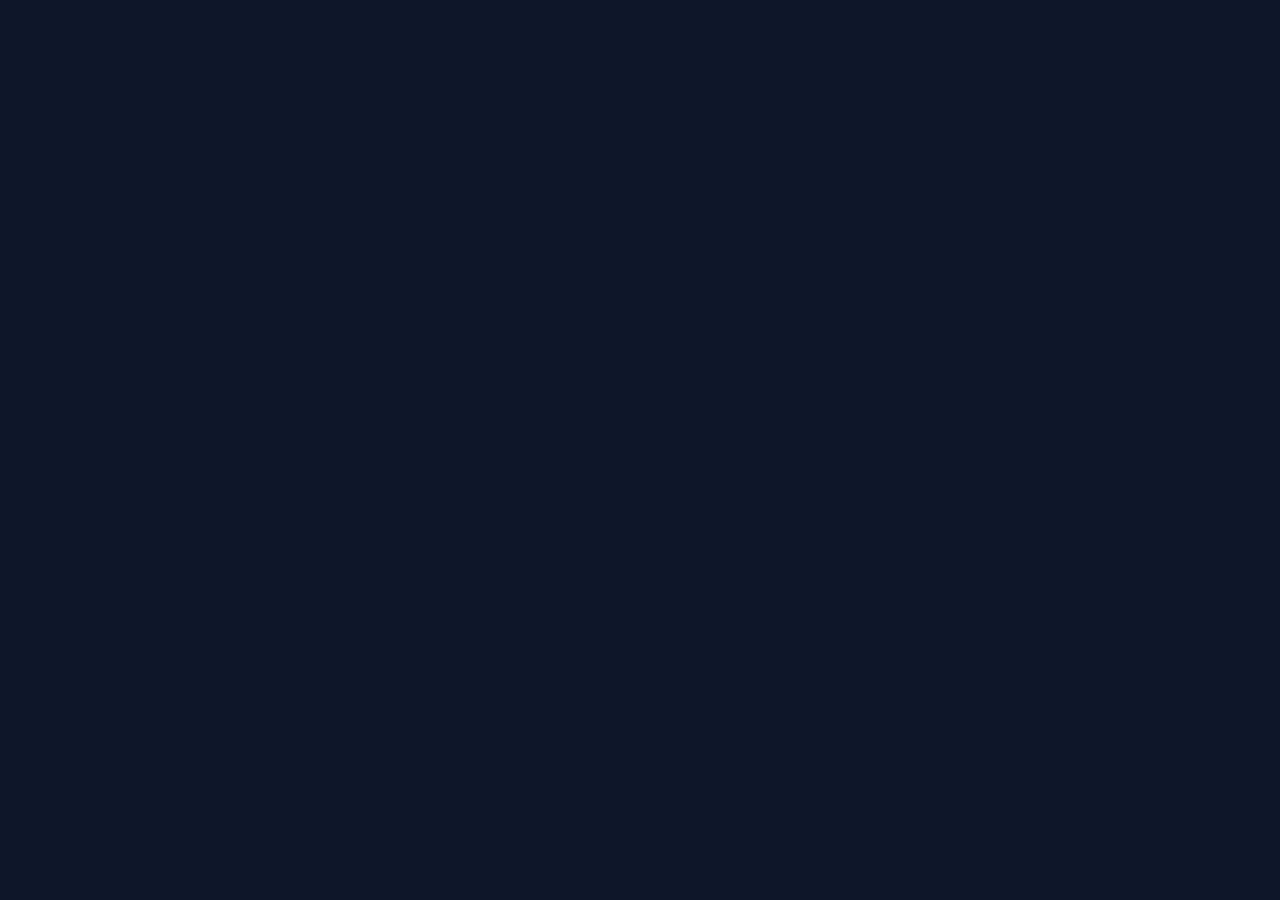
==== contact.html @ 2e5c5467 "Add contact.html with contact information and layout" ====
<!DOCTYPE html>
<html lang="en">
<head>
  <meta charset="UTF-8">
  <meta name="viewport" content="width=device-width, initial-scale=1.0">
  <title>Contact - Vaibhav Kunghatkar</title>
  <link rel="stylesheet" href="style.css">
</head>
<body>
  <div id="particles-js" style="position: fixed; width: 100vw; height: 100vh; top: 0; left: 0; z-index: -1;"></div>

  <header class="fade-in">
    <nav>
      <ul>
        <li><a href="index.html">Home</a></li>
        <li><a href="projects.html">Projects</a></li>
        <li><a href="experience.html">Experience</a></li>
        <li><a href="contact.html">Contact</a></li>
      </ul>
    </nav>
  </header>

  <main>
    <section id="contact" class="fade-in">
      <h2>Contact Me</h2>
      <p>Feel free to reach out for collaborations or opportunities!</p>
      <a href="mailto:vaibhav@example.com" class="btn">Send Email</a>
    </section>
  </main>

  <footer>
    <p>© 2026 Vaibhav Kunghatkar | DevOps Engineer</p>
  </footer>

  <script src="https://cdn.jsdelivr.net/npm/particles.js@2.0.0/particles.min.js"></script>
  <script>
    particlesJS("particles-js", {
      particles: {
        number: { value: 70, density: { enable: true, value_area: 800 } },
        color: { value: "#4da6ff" },
        shape: { type: "circle" },
        opacity: { value: 0.5 },
        size: { value: 3, random: true },
        line_linked: { enable: true, distance: 150, color: "#4da6ff", opacity: 0.4, width: 1 },
        move: { enable: true, speed: 2 }
      },
      interactivity: {
        events: {
          onhover: { enable: true, mode: "repulse" },
          onclick: { enable: true, mode: "push" }
        }
      },
      retina_detect: true
    });
  </script>
</body>
</html>
---- style.css ----
* {
    box-sizing: border-box;
}

body {
    font-family: 'Segoe UI', Tahoma, Geneva, Verdana, sans-serif;
    line-height: 1.6;
    color: #ffffff;
    max-width: 1000px;
    margin: 0 auto;
    padding: 20px;
    background-color: #0f172a;
    position: relative;
    min-height: 100vh;
}

header, section, footer {
    background: rgba(15, 23, 42, 0.75);
    backdrop-filter: blur(8px);
    border: 1px solid rgba(255, 255, 255, 0.1);
    border-radius: 8px;
    padding: 20px;
    margin-bottom: 20px;
    opacity: 0;
    transform: translateY(30px);
    transition: all 0.8s ease-out;
}

header.visible, section.visible, footer.visible {
    opacity: 1;
    transform: translateY(0);
}

nav ul {
    list-style: none;
    display: flex;
    flex-wrap: wrap;
    gap: 15px;
    padding: 0;
}

nav a {
    color: #4da6ff;
    text-decoration: none;
    font-weight: bold;
}

nav a:hover {
    text-decoration: underline;
}

h2 {
    border-bottom: 2px solid #4da6ff;
    padding-bottom: 8px;
    color: #4da6ff;
}

.cta-button {
    display: inline-block;
    margin-top: 20px;
    padding: 12px 24px;
    background: #4da6ff;
    color: #fff;
    text-decoration: none;
    border-radius: 6px;
    transition: background 0.3s;
}

.cta-button:hover {
    background: #1a75d1;
}

.skills-grid {
    display: flex;
    flex-wrap: wrap;
    gap: 15px;
    justify-content: center;
    margin-top: 20px;
}

.skill-badge {
    background: rgba(255, 255, 255, 0.08);
    border: 1px solid #4da6ff;
    padding: 12px 20px;
    border-radius: 8px;
}
/* Custom Profile Photo Styling (Option A) */
.fixed-profile-photo {
    position: fixed;
    top: 30px;
    right: 30px;
    width: 100px;
    height: 100px;
    border-radius: 50%;
    border: 3px solid #4da6ff;
    box-shadow: 0 4px 15px rgba(77, 166, 255, 0.4);
    z-index: 100;
    transition: transform 0.3s ease-in-out;
}

.fixed-profile-photo:hover {
    transform: scale(1.1);
}
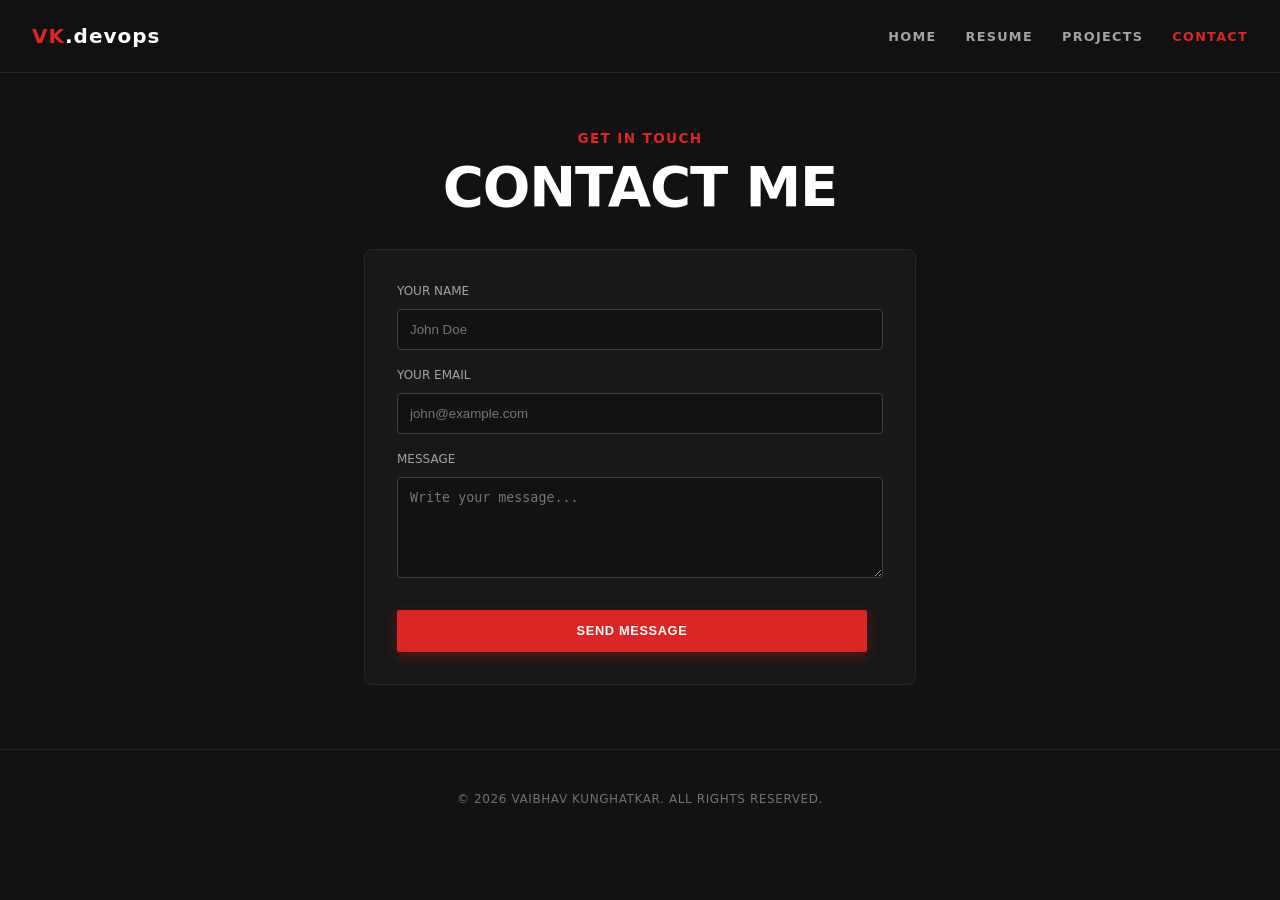
==== commit 43f31785: "Revamp contact page layout and form" ====
--- a/contact.html
+++ b/contact.html
@@ -7,51 +7,43 @@
   <link rel="stylesheet" href="style.css">
 </head>
 <body>
-  <div id="particles-js" style="position: fixed; width: 100vw; height: 100vh; top: 0; left: 0; z-index: -1;"></div>
 
-  <header class="fade-in">
-    <nav>
-      <ul>
-        <li><a href="index.html">Home</a></li>
-        <li><a href="projects.html">Projects</a></li>
-        <li><a href="experience.html">Experience</a></li>
-        <li><a href="contact.html">Contact</a></li>
-      </ul>
-    </nav>
-  </header>
+  <nav>
+    <a href="index.html" class="logo">VK<span>.devops</span></a>
+    <div class="nav-links">
+      <a href="index.html">Home</a>
+      <a href="experience.html">Resume</a>
+      <a href="projects.html">Projects</a>
+      <a href="contact.html" class="active">Contact</a>
+    </div>
+  </nav>
 
-  <main>
-    <section id="contact" class="fade-in">
-      <h2>Contact Me</h2>
-      <p>Feel free to reach out for collaborations or opportunities!</p>
-      <a href="mailto:vaibhav@example.com" class="btn">Send Email</a>
-    </section>
+  <main class="container" style="max-width: 600px;">
+    <div style="text-align: center; margin-bottom: 2rem;">
+      <p class="subtitle">Get In Touch</p>
+      <h1 class="title">Contact Me</h1>
+    </div>
+
+    <form style="background-color: #181818; border: 1px solid #262626; padding: 2rem; border-radius: 8px; display: flex; flex-direction: column; gap: 1rem;">
+      <div>
+        <label style="display: block; color: #a3a3a3; font-size: 0.75rem; text-transform: uppercase; margin-bottom: 0.5rem;">Your Name</label>
+        <input type="text" required placeholder="John Doe" style="width: 100%; background-color: #121212; border: 1px solid #404040; color: #fff; padding: 0.75rem; border-radius: 4px;">
+      </div>
+      <div>
+        <label style="display: block; color: #a3a3a3; font-size: 0.75rem; text-transform: uppercase; margin-bottom: 0.5rem;">Your Email</label>
+        <input type="email" required placeholder="john@example.com" style="width: 100%; background-color: #121212; border: 1px solid #404040; color: #fff; padding: 0.75rem; border-radius: 4px;">
+      </div>
+      <div>
+        <label style="display: block; color: #a3a3a3; font-size: 0.75rem; text-transform: uppercase; margin-bottom: 0.5rem;">Message</label>
+        <textarea rows="5" required placeholder="Write your message..." style="width: 100%; background-color: #121212; border: 1px solid #404040; color: #fff; padding: 0.75rem; border-radius: 4px;"></textarea>
+      </div>
+      <button type="submit" class="btn-primary" style="cursor: pointer; border: none; margin-top: 0.5rem;">Send Message</button>
+    </form>
   </main>
 
   <footer>
-    <p>© 2026 Vaibhav Kunghatkar | DevOps Engineer</p>
+    <p>&copy; 2026 Vaibhav Kunghatkar. All rights reserved.</p>
   </footer>
 
-  <script src="https://cdn.jsdelivr.net/npm/particles.js@2.0.0/particles.min.js"></script>
-  <script>
-    particlesJS("particles-js", {
-      particles: {
-        number: { value: 70, density: { enable: true, value_area: 800 } },
-        color: { value: "#4da6ff" },
-        shape: { type: "circle" },
-        opacity: { value: 0.5 },
-        size: { value: 3, random: true },
-        line_linked: { enable: true, distance: 150, color: "#4da6ff", opacity: 0.4, width: 1 },
-        move: { enable: true, speed: 2 }
-      },
-      interactivity: {
-        events: {
-          onhover: { enable: true, mode: "repulse" },
-          onclick: { enable: true, mode: "push" }
-        }
-      },
-      retina_detect: true
-    });
-  </script>
 </body>
 </html>
--- a/style.css
+++ b/style.css
@@ -1,103 +1,181 @@
+/* Color Variables & Reset */
+:root {
+  --bg-main: #121212;
+  --bg-card: #181818;
+  --accent-red: #dc2626;
+  --text-main: #ffffff;
+  --text-muted: #a3a3a3;
+  --border-color: #262626;
+}
+
 * {
-    box-sizing: border-box;
+  box-sizing: border-box;
+  margin: 0;
+  padding: 0;
 }
 
 body {
-    font-family: 'Segoe UI', Tahoma, Geneva, Verdana, sans-serif;
-    line-height: 1.6;
-    color: #ffffff;
-    max-width: 1000px;
-    margin: 0 auto;
-    padding: 20px;
-    background-color: #0f172a;
-    position: relative;
-    min-height: 100vh;
+  background-color: var(--bg-main);
+  color: var(--text-main);
+  font-family: system-ui, -apple-system, sans-serif;
+  line-height: 1.6;
 }
 
-header, section, footer {
-    background: rgba(15, 23, 42, 0.75);
-    backdrop-filter: blur(8px);
-    border: 1px solid rgba(255, 255, 255, 0.1);
-    border-radius: 8px;
-    padding: 20px;
-    margin-bottom: 20px;
-    opacity: 0;
-    transform: translateY(30px);
-    transition: all 0.8s ease-out;
+/* Navigation Header */
+nav {
+  position: fixed;
+  top: 0;
+  left: 0;
+  width: 100%;
+  background-color: rgba(18, 18, 18, 0.9);
+  backdrop-filter: blur(8px);
+  border-bottom: 1px solid var(--border-color);
+  z-index: 100;
+  padding: 1.25rem 2rem;
+  display: flex;
+  justify-content: space-between;
+  align-items: center;
 }
 
-header.visible, section.visible, footer.visible {
-    opacity: 1;
-    transform: translateY(0);
+.logo {
+  font-size: 1.25rem;
+  font-weight: 800;
+  color: var(--accent-red);
+  text-decoration: none;
+  letter-spacing: 0.05em;
 }
 
-nav ul {
-    list-style: none;
-    display: flex;
-    flex-wrap: wrap;
-    gap: 15px;
-    padding: 0;
+.logo span {
+  color: var(--text-main);
 }
 
-nav a {
-    color: #4da6ff;
-    text-decoration: none;
-    font-weight: bold;
+.nav-links a {
+  color: var(--text-muted);
+  text-decoration: none;
+  margin-left: 1.5rem;
+  font-size: 0.8rem;
+  font-weight: 600;
+  text-transform: uppercase;
+  letter-spacing: 0.1em;
+  transition: color 0.2s ease;
 }
 
-nav a:hover {
-    text-decoration: underline;
+.nav-links a:hover,
+.nav-links a.active {
+  color: var(--accent-red);
 }
 
-h2 {
-    border-bottom: 2px solid #4da6ff;
-    padding-bottom: 8px;
-    color: #4da6ff;
+/* Page Layout */
+.container {
+  max-width: 1100px;
+  margin: 0 auto;
+  padding: 8rem 1.5rem 4rem;
 }
 
-.cta-button {
-    display: inline-block;
-    margin-top: 20px;
-    padding: 12px 24px;
-    background: #4da6ff;
-    color: #fff;
-    text-decoration: none;
-    border-radius: 6px;
-    transition: background 0.3s;
+/* Hero Section Grid */
+.hero {
+  display: grid;
+  grid-template-columns: 1fr 1fr;
+  gap: 3rem;
+  align-items: center;
+  min-height: 65vh;
 }
 
-.cta-button:hover {
-    background: #1a75d1;
+.subtitle {
+  color: var(--accent-red);
+  font-weight: 700;
+  text-transform: uppercase;
+  font-size: 0.85rem;
+  letter-spacing: 0.1em;
+  margin-bottom: 0.5rem;
 }
 
-.skills-grid {
-    display: flex;
-    flex-wrap: wrap;
-    gap: 15px;
-    justify-content: center;
-    margin-top: 20px;
+.title {
+  font-size: 3.5rem;
+  font-weight: 900;
+  text-transform: uppercase;
+  line-height: 1.05;
+  margin-bottom: 1rem;
+  letter-spacing: -0.02em;
 }
 
-.skill-badge {
-    background: rgba(255, 255, 255, 0.08);
-    border: 1px solid #4da6ff;
-    padding: 12px 20px;
-    border-radius: 8px;
-}
-/* Custom Profile Photo Styling (Option A) */
-.fixed-profile-photo {
-    position: fixed;
-    top: 30px;
-    right: 30px;
-    width: 100px;
-    height: 100px;
-    border-radius: 50%;
-    border: 3px solid #4da6ff;
-    box-shadow: 0 4px 15px rgba(77, 166, 255, 0.4);
-    z-index: 100;
-    transition: transform 0.3s ease-in-out;
+.description {
+  color: var(--text-muted);
+  font-size: 1.1rem;
+  margin-bottom: 2rem;
+  max-width: 480px;
 }
 
-.fixed-profile-photo:hover {
-    transform: scale(1.1);
+/* Red Accent Buttons */
+.btn-primary {
+  display: inline-block;
+  background-color: var(--accent-red);
+  color: var(--text-main);
+  padding: 0.85rem 1.75rem;
+  text-decoration: none;
+  font-weight: 700;
+  text-transform: uppercase;
+  font-size: 0.8rem;
+  letter-spacing: 0.05em;
+  border-radius: 2px;
+  margin-right: 1rem;
+  box-shadow: 0 4px 14px rgba(220, 38, 38, 0.3);
+  transition: transform 0.2s ease, background-color 0.2s ease;
 }
+
+.btn-primary:hover {
+  background-color: #b91c1c;
+  transform: translateY(-2px);
+}
+
+.btn-secondary {
+  display: inline-block;
+  border: 1px solid #404040;
+  color: var(--text-muted);
+  padding: 0.85rem 1.75rem;
+  text-decoration: none;
+  font-weight: 700;
+  text-transform: uppercase;
+  font-size: 0.8rem;
+  letter-spacing: 0.05em;
+  border-radius: 2px;
+  transition: border-color 0.2s ease, color 0.2s ease;
+}
+
+.btn-secondary:hover {
+  border-color: var(--text-main);
+  color: var(--text-main);
+}
+
+/* Image Card Styling */
+.image-card {
+  background-color: var(--bg-card);
+  padding: 0.5rem;
+  border: 1px solid var(--border-color);
+  border-radius: 8px;
+  position: relative;
+}
+
+.image-card img {
+  width: 100%;
+  height: 420px;
+  object-fit: cover;
+  border-radius: 4px;
+  filter: grayscale(100%) contrast(120%);
+  transition: filter 0.4s ease;
+}
+
+.image-card img:hover {
+  filter: grayscale(0%) contrast(100%);
+}
+
+/* Universal Footer */
+footer {
+  text-align: center;
+  padding: 2.5rem;
+  border-top: 1px solid var(--border-color);
+  color: #737373;
+  font-size: 0.75rem;
+  text-transform: uppercase;
+  letter-spacing: 0.05em;
+}
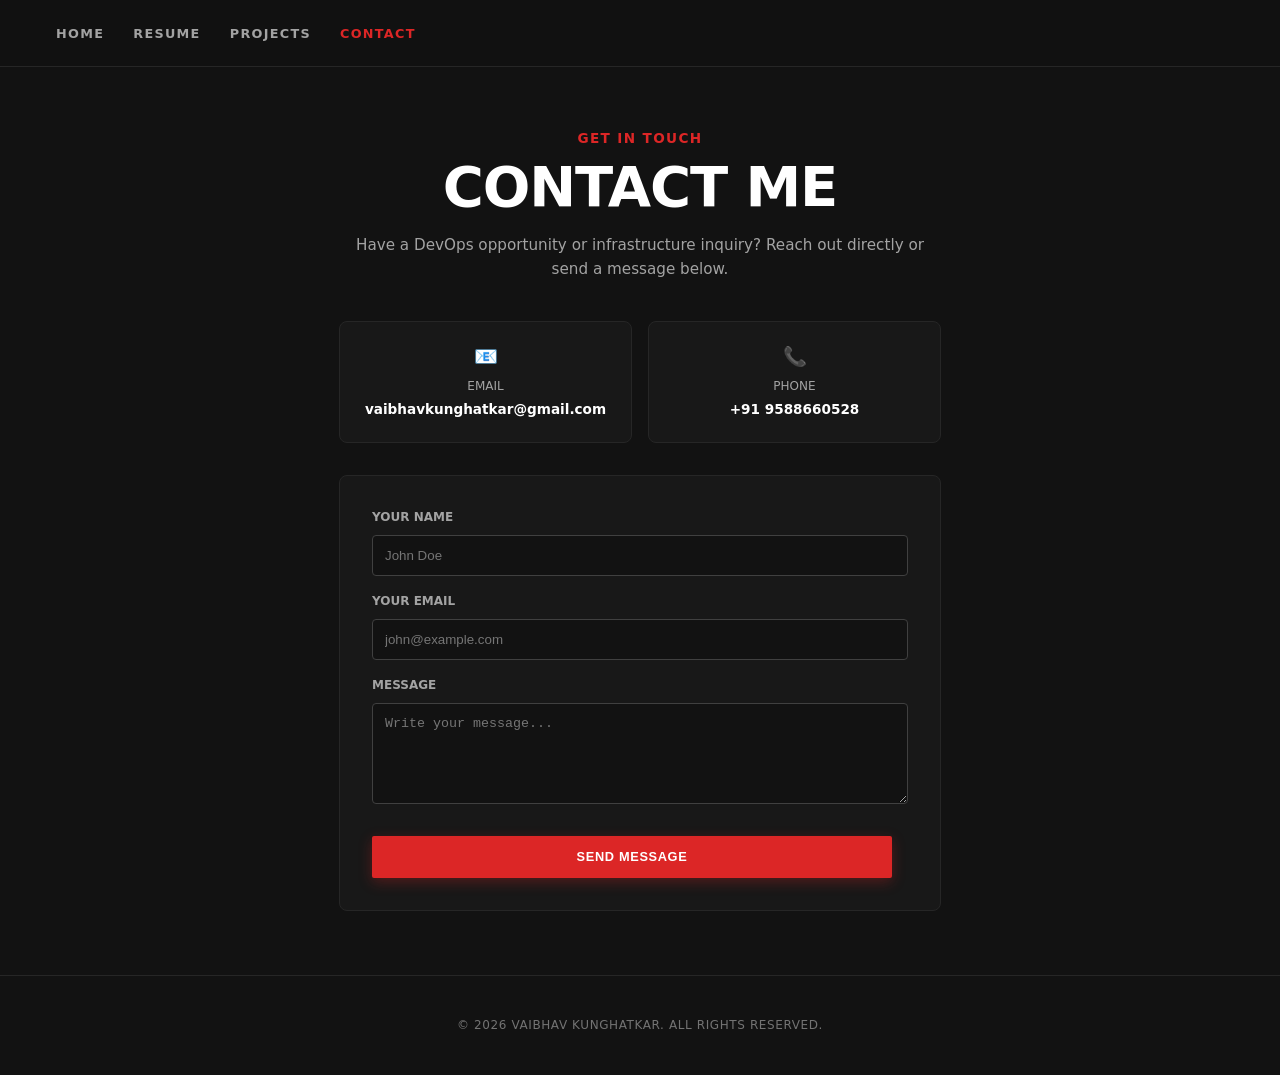
==== commit 5186a8ca: "Update contact.html" ====
--- a/contact.html
+++ b/contact.html
@@ -9,7 +9,6 @@
 <body>
 
   <nav>
-    <a href="index.html" class="logo">VK<span>.devops</span></a>
     <div class="nav-links">
       <a href="index.html">Home</a>
       <a href="experience.html">Resume</a>
@@ -18,26 +17,43 @@
     </div>
   </nav>
 
-  <main class="container" style="max-width: 600px;">
-    <div style="text-align: center; margin-bottom: 2rem;">
+  <main class="container" style="max-width: 650px;">
+    <div style="text-align: center; margin-bottom: 2.5rem;">
       <p class="subtitle">Get In Touch</p>
       <h1 class="title">Contact Me</h1>
+      <p style="color: var(--text-muted); font-size: 0.95rem;">Have a DevOps opportunity or infrastructure inquiry? Reach out directly or send a message below.</p>
     </div>
 
-    <form style="background-color: #181818; border: 1px solid #262626; padding: 2rem; border-radius: 8px; display: flex; flex-direction: column; gap: 1rem;">
+    <!-- Quick Info Cards -->
+    <div style="display: grid; grid-template-columns: 1fr 1fr; gap: 1rem; margin-bottom: 2rem;">
+      <div style="background-color: var(--bg-card); border: 1px solid var(--border-color); padding: 1.25rem; border-radius: 8px; text-align: center;">
+        <span style="font-size: 1.2rem;">📧</span>
+        <p style="color: var(--text-muted); font-size: 0.75rem; text-transform: uppercase; margin-top: 0.25rem;">Email</p>
+        <a href="mailto:vaibhavkunghatkar@gmail.com" style="color: #fff; font-size: 0.85rem; font-weight: 600; text-decoration: none;">vaibhavkunghatkar@gmail.com</a>
+      </div>
+
+      <div style="background-color: var(--bg-card); border: 1px solid var(--border-color); padding: 1.25rem; border-radius: 8px; text-align: center;">
+        <span style="font-size: 1.2rem;">📞</span>
+        <p style="color: var(--text-muted); font-size: 0.75rem; text-transform: uppercase; margin-top: 0.25rem;">Phone</p>
+        <a href="tel:+919588660528" style="color: #fff; font-size: 0.85rem; font-weight: 600; text-decoration: none;">+91 9588660528</a>
+      </div>
+    </div>
+
+    <!-- Contact Form -->
+    <form style="background-color: var(--bg-card); border: 1px solid var(--border-color); padding: 2rem; border-radius: 8px; display: flex; flex-direction: column; gap: 1rem;">
       <div>
-        <label style="display: block; color: #a3a3a3; font-size: 0.75rem; text-transform: uppercase; margin-bottom: 0.5rem;">Your Name</label>
-        <input type="text" required placeholder="John Doe" style="width: 100%; background-color: #121212; border: 1px solid #404040; color: #fff; padding: 0.75rem; border-radius: 4px;">
+        <label style="display: block; color: var(--text-muted); font-size: 0.75rem; text-transform: uppercase; margin-bottom: 0.5rem; font-weight: 600;">Your Name</label>
+        <input type="text" required placeholder="John Doe" style="width: 100%; background-color: var(--bg-main); border: 1px solid #404040; color: #fff; padding: 0.75rem; border-radius: 4px; outline: none;">
       </div>
       <div>
-        <label style="display: block; color: #a3a3a3; font-size: 0.75rem; text-transform: uppercase; margin-bottom: 0.5rem;">Your Email</label>
-        <input type="email" required placeholder="john@example.com" style="width: 100%; background-color: #121212; border: 1px solid #404040; color: #fff; padding: 0.75rem; border-radius: 4px;">
+        <label style="display: block; color: var(--text-muted); font-size: 0.75rem; text-transform: uppercase; margin-bottom: 0.5rem; font-weight: 600;">Your Email</label>
+        <input type="email" required placeholder="john@example.com" style="width: 100%; background-color: var(--bg-main); border: 1px solid #404040; color: #fff; padding: 0.75rem; border-radius: 4px; outline: none;">
       </div>
       <div>
-        <label style="display: block; color: #a3a3a3; font-size: 0.75rem; text-transform: uppercase; margin-bottom: 0.5rem;">Message</label>
-        <textarea rows="5" required placeholder="Write your message..." style="width: 100%; background-color: #121212; border: 1px solid #404040; color: #fff; padding: 0.75rem; border-radius: 4px;"></textarea>
+        <label style="display: block; color: var(--text-muted); font-size: 0.75rem; text-transform: uppercase; margin-bottom: 0.5rem; font-weight: 600;">Message</label>
+        <textarea rows="5" required placeholder="Write your message..." style="width: 100%; background-color: var(--bg-main); border: 1px solid #404040; color: #fff; padding: 0.75rem; border-radius: 4px; outline: none;"></textarea>
       </div>
-      <button type="submit" class="btn-primary" style="cursor: pointer; border: none; margin-top: 0.5rem;">Send Message</button>
+      <button type="submit" class="btn-primary" style="cursor: pointer; border: none; margin-top: 0.5rem; text-align: center;">Send Message</button>
     </form>
   </main>
 
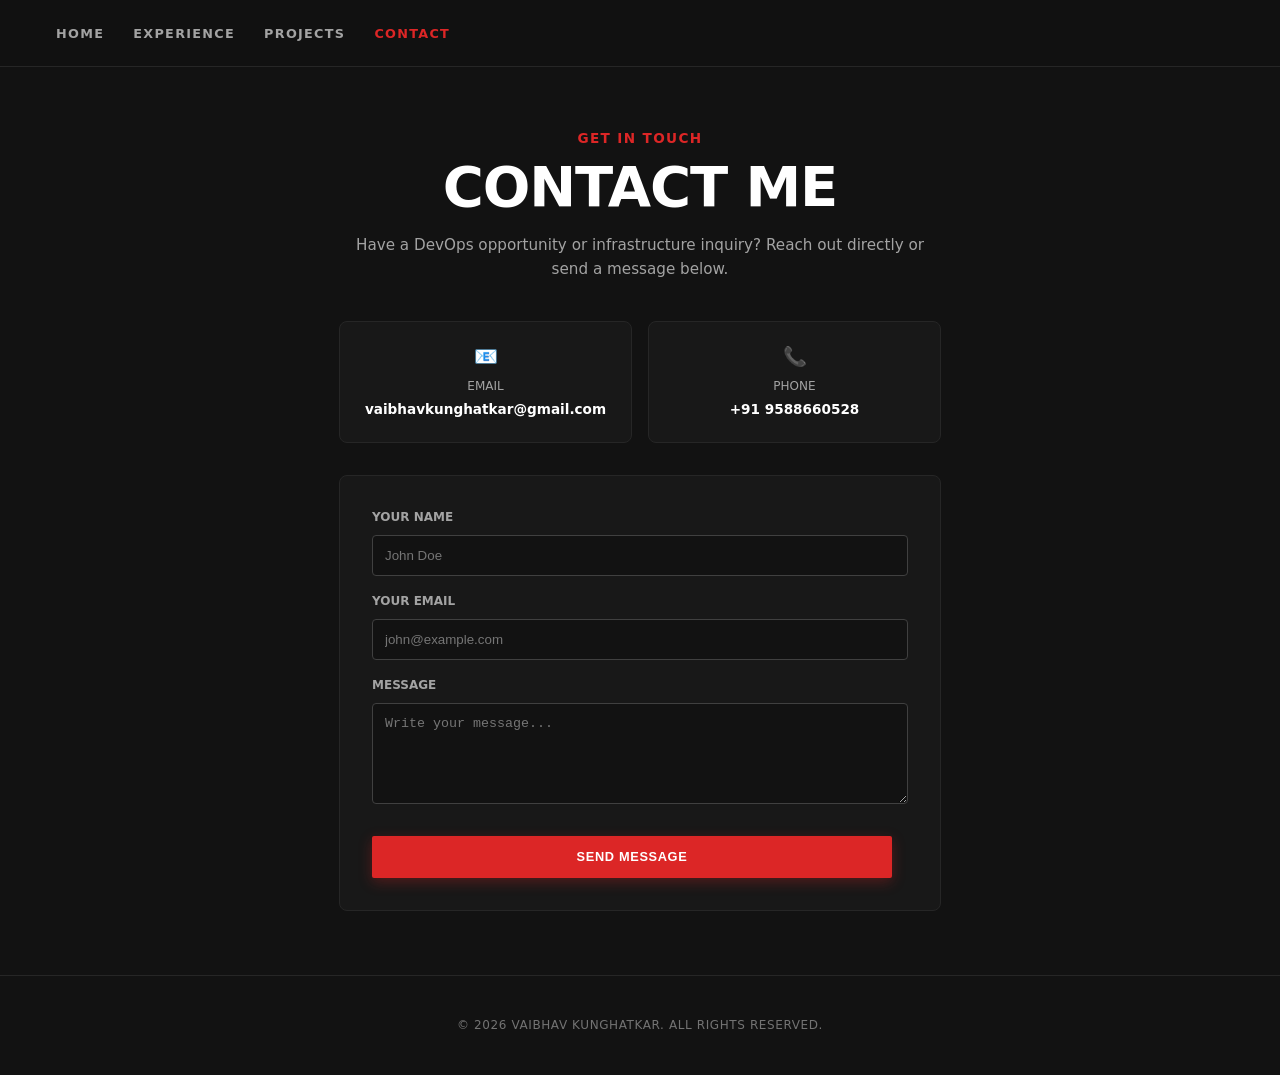
==== commit 3d9c25ee: "Rename 'Resume' link to 'Experience'" ====
--- a/contact.html
+++ b/contact.html
@@ -11,7 +11,7 @@
   <nav>
     <div class="nav-links">
       <a href="index.html">Home</a>
-      <a href="experience.html">Resume</a>
+      <a href="experience.html">Experience</a>
       <a href="projects.html">Projects</a>
       <a href="contact.html" class="active">Contact</a>
     </div>
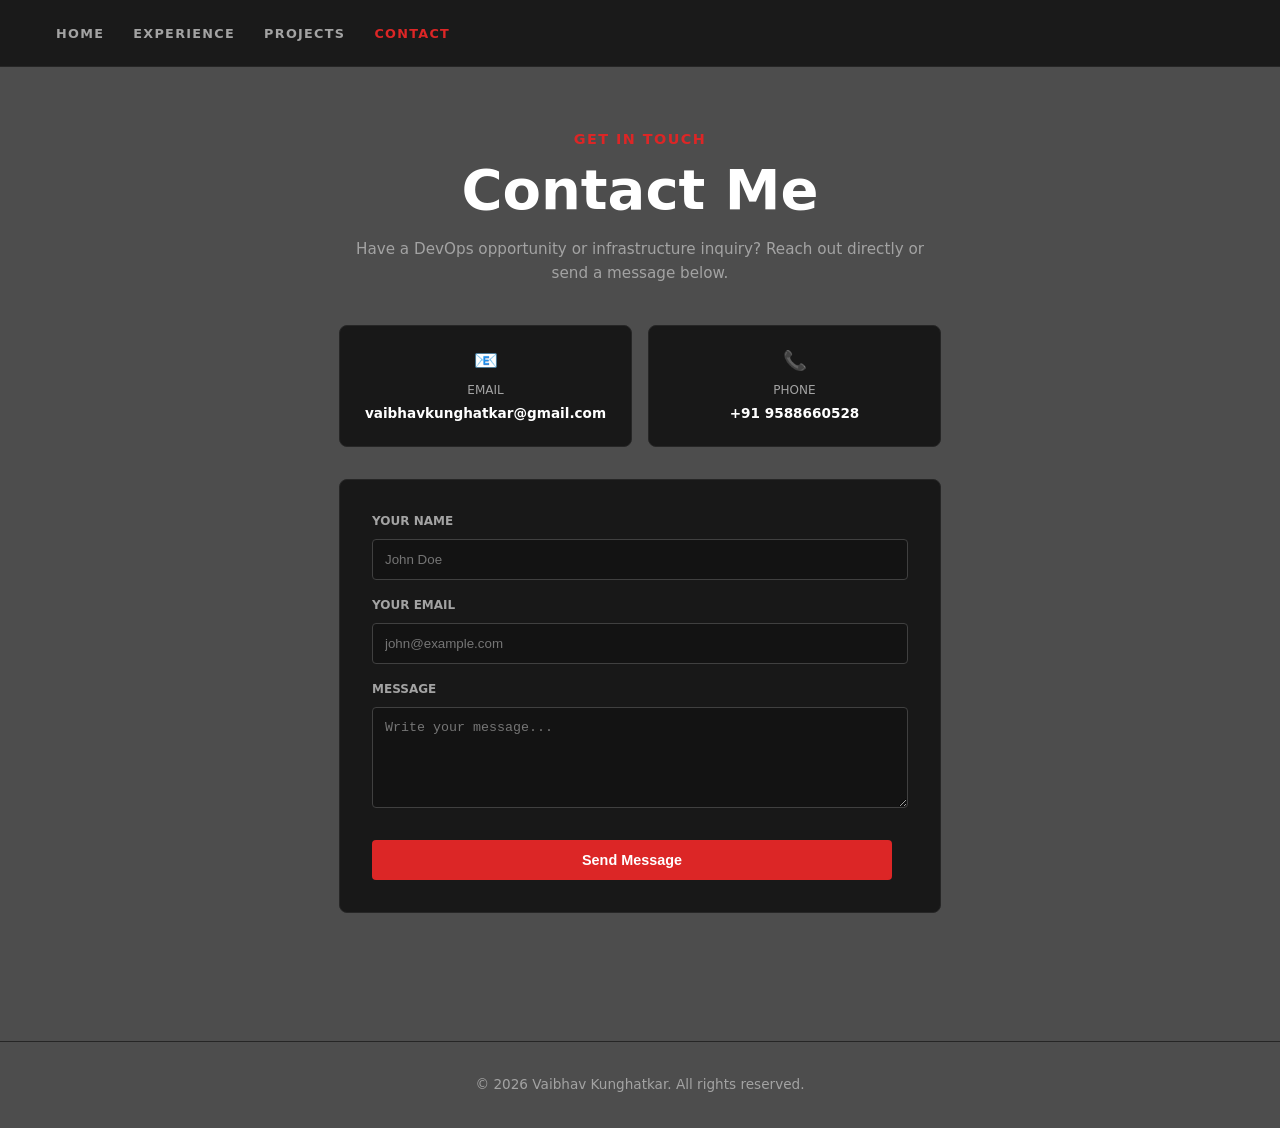
==== commit 8bf34d51: "Refactor contact.html structure and styling" ====
--- a/contact.html
+++ b/contact.html
@@ -1,65 +1,67 @@
 <!DOCTYPE html>
 <html lang="en">
 <head>
-  <meta charset="UTF-8">
-  <meta name="viewport" content="width=device-width, initial-scale=1.0">
-  <title>Contact - Vaibhav Kunghatkar</title>
-  <link rel="stylesheet" href="style.css">
+    <meta charset="UTF-8">
+    <meta name="viewport" content="width=device-width, initial-scale=1.0">
+    <title>Contact - Vaibhav Kunghatkar</title>
+    <link rel="stylesheet" href="style.css">
 </head>
 <body>
+    <!-- Fullscreen Video Background -->
+    <video autoplay loop muted playsinline id="bg-video">
+        <source src="video.mp4" type="video/mp4">
+    </video>
 
-  <nav>
-    <div class="nav-links">
-      <a href="index.html">Home</a>
-      <a href="experience.html">Experience</a>
-      <a href="projects.html">Projects</a>
-      <a href="contact.html" class="active">Contact</a>
-    </div>
-  </nav>
+    <nav>
+        <div class="nav-links">
+            <a href="index.html">Home</a>
+            <a href="experience.html">Experience</a>
+            <a href="projects.html">Projects</a>
+            <a href="contact.html" class="active">Contact</a>
+        </div>
+    </nav>
 
-  <main class="container" style="max-width: 650px;">
-    <div style="text-align: center; margin-bottom: 2.5rem;">
-      <p class="subtitle">Get In Touch</p>
-      <h1 class="title">Contact Me</h1>
-      <p style="color: var(--text-muted); font-size: 0.95rem;">Have a DevOps opportunity or infrastructure inquiry? Reach out directly or send a message below.</p>
-    </div>
+    <main class="container" style="max-width: 650px;">
+        <div style="text-align: center; margin-bottom: 2.5rem;">
+            <p class="subtitle">Get In Touch</p>
+            <h1 class="title">Contact Me</h1>
+            <p style="color: var(--text-muted); font-size: 0.95rem;">Have a DevOps opportunity or infrastructure inquiry? Reach out directly or send a message below.</p>
+        </div>
 
-    <!-- Quick Info Cards -->
-    <div style="display: grid; grid-template-columns: 1fr 1fr; gap: 1rem; margin-bottom: 2rem;">
-      <div style="background-color: var(--bg-card); border: 1px solid var(--border-color); padding: 1.25rem; border-radius: 8px; text-align: center;">
-        <span style="font-size: 1.2rem;">📧</span>
-        <p style="color: var(--text-muted); font-size: 0.75rem; text-transform: uppercase; margin-top: 0.25rem;">Email</p>
-        <a href="mailto:vaibhavkunghatkar@gmail.com" style="color: #fff; font-size: 0.85rem; font-weight: 600; text-decoration: none;">vaibhavkunghatkar@gmail.com</a>
-      </div>
+        <!-- Quick Info Cards -->
+        <div style="display: grid; grid-template-columns: 1fr 1fr; gap: 1rem; margin-bottom: 2rem;">
+            <div style="background-color: var(--bg-card); border: 1px solid var(--border-color); padding: 1.25rem; border-radius: 8px; text-align: center;">
+                <span style="font-size: 1.2rem;">📧</span>
+                <p style="color: var(--text-muted); font-size: 0.75rem; text-transform: uppercase; margin-top: 0.25rem;">Email</p>
+                <a href="mailto:vaibhavkunghatkar@gmail.com" style="color: #fff; font-size: 0.85rem; font-weight: 600; text-decoration: none;">vaibhavkunghatkar@gmail.com</a>
+            </div>
+            <div style="background-color: var(--bg-card); border: 1px solid var(--border-color); padding: 1.25rem; border-radius: 8px; text-align: center;">
+                <span style="font-size: 1.2rem;">📞</span>
+                <p style="color: var(--text-muted); font-size: 0.75rem; text-transform: uppercase; margin-top: 0.25rem;">Phone</p>
+                <a href="tel:+919588660528" style="color: #fff; font-size: 0.85rem; font-weight: 600; text-decoration: none;">+91 9588660528</a>
+            </div>
+        </div>
 
-      <div style="background-color: var(--bg-card); border: 1px solid var(--border-color); padding: 1.25rem; border-radius: 8px; text-align: center;">
-        <span style="font-size: 1.2rem;">📞</span>
-        <p style="color: var(--text-muted); font-size: 0.75rem; text-transform: uppercase; margin-top: 0.25rem;">Phone</p>
-        <a href="tel:+919588660528" style="color: #fff; font-size: 0.85rem; font-weight: 600; text-decoration: none;">+91 9588660528</a>
-      </div>
-    </div>
+        <!-- Contact Form -->
+        <form style="background-color: var(--bg-card); border: 1px solid var(--border-color); padding: 2rem; border-radius: 8px; display: flex; flex-direction: column; gap: 1rem;">
+            <div>
+                <label style="display: block; color: var(--text-muted); font-size: 0.75rem; text-transform: uppercase; margin-bottom: 0.5rem; font-weight: 600;">Your Name</label>
+                <input type="text" required placeholder="John Doe" style="width: 100%; background-color: var(--bg-main); border: 1px solid #404040; color: #fff; padding: 0.75rem; border-radius: 4px; outline: none;">
+            </div>
+            <div>
+                <label style="display: block; color: var(--text-muted); font-size: 0.75rem; text-transform: uppercase; margin-bottom: 0.5rem; font-weight: 600;">Your Email</label>
+                <input type="email" required placeholder="john@example.com" style="width: 100%; background-color: var(--bg-main); border: 1px solid #404040; color: #fff; padding: 0.75rem; border-radius: 4px; outline: none;">
+            </div>
+            <div>
+                <label style="display: block; color: var(--text-muted); font-size: 0.75rem; text-transform: uppercase; margin-bottom: 0.5rem; font-weight: 600;">Message</label>
+                <textarea rows="5" required placeholder="Write your message..." style="width: 100%; background-color: var(--bg-main); border: 1px solid #404040; color: #fff; padding: 0.75rem; border-radius: 4px; outline: none;"></textarea>
+            </div>
+            <button type="submit" class="btn-primary" style="cursor: pointer; border: none; margin-top: 0.5rem; text-align: center;">Send Message</button>
+        </form>
+    </main>
 
-    <!-- Contact Form -->
-    <form style="background-color: var(--bg-card); border: 1px solid var(--border-color); padding: 2rem; border-radius: 8px; display: flex; flex-direction: column; gap: 1rem;">
-      <div>
-        <label style="display: block; color: var(--text-muted); font-size: 0.75rem; text-transform: uppercase; margin-bottom: 0.5rem; font-weight: 600;">Your Name</label>
-        <input type="text" required placeholder="John Doe" style="width: 100%; background-color: var(--bg-main); border: 1px solid #404040; color: #fff; padding: 0.75rem; border-radius: 4px; outline: none;">
-      </div>
-      <div>
-        <label style="display: block; color: var(--text-muted); font-size: 0.75rem; text-transform: uppercase; margin-bottom: 0.5rem; font-weight: 600;">Your Email</label>
-        <input type="email" required placeholder="john@example.com" style="width: 100%; background-color: var(--bg-main); border: 1px solid #404040; color: #fff; padding: 0.75rem; border-radius: 4px; outline: none;">
-      </div>
-      <div>
-        <label style="display: block; color: var(--text-muted); font-size: 0.75rem; text-transform: uppercase; margin-bottom: 0.5rem; font-weight: 600;">Message</label>
-        <textarea rows="5" required placeholder="Write your message..." style="width: 100%; background-color: var(--bg-main); border: 1px solid #404040; color: #fff; padding: 0.75rem; border-radius: 4px; outline: none;"></textarea>
-      </div>
-      <button type="submit" class="btn-primary" style="cursor: pointer; border: none; margin-top: 0.5rem; text-align: center;">Send Message</button>
-    </form>
-  </main>
-
-  <footer>
-    <p>&copy; 2026 Vaibhav Kunghatkar. All rights reserved.</p>
-  </footer>
-
+    <footer>
+        <p>&copy; 2026 Vaibhav Kunghatkar. All rights reserved.</p>
+    </footer>
 </body>
 </html>
--- a/style.css
+++ b/style.css
@@ -1,6 +1,6 @@
 /* Color Variables & Reset */
 :root {
-  --bg-main: #121212;
+  --bg-main: rgba(18, 18, 18, 0.75); /* Semi-transparent to let video show through */
   --bg-card: #181818;
   --accent-red: #dc2626;
   --text-main: #ffffff;
@@ -19,6 +19,20 @@
   color: var(--text-main);
   font-family: system-ui, -apple-system, sans-serif;
   line-height: 1.6;
+  min-height: 100vh;
+}
+
+/* Fullscreen Video Background Fix */
+#bg-video {
+  position: fixed;
+  top: 0;
+  left: 0;
+  width: 100vw;
+  height: 100vh;
+  object-fit: cover;
+  z-index: -1; /* Placed behind all content */
+  pointer-events: none;
+  filter: contrast(110%); /* Keeps original color vibrancy */
 }
 
 /* Navigation Header */
@@ -27,7 +41,7 @@
   top: 0;
   left: 0;
   width: 100%;
-  background-color: rgba(18, 18, 18, 0.9);
+  background-color: rgba(18, 18, 18, 0.85);
   backdrop-filter: blur(8px);
   border-bottom: 1px solid var(--border-color);
   z-index: 100;
@@ -70,81 +84,80 @@
   max-width: 1100px;
   margin: 0 auto;
   padding: 8rem 1.5rem 4rem;
+  position: relative;
+  z-index: 1;
 }
 
 /* Hero Section Grid */
 .hero {
   display: grid;
-  grid-template-columns: 1fr 1fr;
-  gap: 3rem;
+  grid-template-columns: 1fr;
+  gap: 2.5rem;
   align-items: center;
-  min-height: 65vh;
+}
+
+@media (min-width: 768px) {
+  .hero {
+    grid-template-columns: 1fr 380px;
+  }
 }
 
 .subtitle {
   color: var(--accent-red);
-  font-weight: 700;
+  font-weight: 600;
+  font-size: 0.9rem;
   text-transform: uppercase;
-  font-size: 0.85rem;
   letter-spacing: 0.1em;
   margin-bottom: 0.5rem;
 }
 
 .title {
-  font-size: 3.5rem;
-  font-weight: 900;
-  text-transform: uppercase;
-  line-height: 1.05;
+  font-size: clamp(2.5rem, 5vw, 3.5rem);
+  font-weight: 800;
+  line-height: 1.1;
   margin-bottom: 1rem;
-  letter-spacing: -0.02em;
 }
 
 .description {
   color: var(--text-muted);
-  font-size: 1.1rem;
+  font-size: 1.05rem;
   margin-bottom: 2rem;
-  max-width: 480px;
+  max-width: 540px;
 }
 
-/* Red Accent Buttons */
+/* Buttons */
 .btn-primary {
   display: inline-block;
   background-color: var(--accent-red);
   color: var(--text-main);
-  padding: 0.85rem 1.75rem;
+  padding: 0.75rem 1.5rem;
+  border-radius: 4px;
   text-decoration: none;
-  font-weight: 700;
-  text-transform: uppercase;
-  font-size: 0.8rem;
-  letter-spacing: 0.05em;
-  border-radius: 2px;
+  font-weight: 600;
+  font-size: 0.9rem;
+  transition: opacity 0.2s ease;
   margin-right: 1rem;
-  box-shadow: 0 4px 14px rgba(220, 38, 38, 0.3);
-  transition: transform 0.2s ease, background-color 0.2s ease;
 }
 
 .btn-primary:hover {
-  background-color: #b91c1c;
-  transform: translateY(-2px);
+  opacity: 0.9;
 }
 
 .btn-secondary {
   display: inline-block;
-  border: 1px solid #404040;
-  color: var(--text-muted);
-  padding: 0.85rem 1.75rem;
+  background-color: transparent;
+  color: var(--text-main);
+  padding: 0.75rem 1.5rem;
+  border-radius: 4px;
   text-decoration: none;
-  font-weight: 700;
-  text-transform: uppercase;
-  font-size: 0.8rem;
-  letter-spacing: 0.05em;
-  border-radius: 2px;
-  transition: border-color 0.2s ease, color 0.2s ease;
+  font-weight: 600;
+  font-size: 0.9rem;
+  border: 1px solid var(--border-color);
+  transition: border-color 0.2s ease;
 }
 
 .btn-secondary:hover {
-  border-color: var(--text-main);
-  color: var(--text-main);
+  border-color: var(--accent-red);
 }
 
 /* Image Card Styling */
@@ -154,6 +167,7 @@
   border: 1px solid var(--border-color);
   border-radius: 8px;
   position: relative;
+  overflow: hidden;
 }
 
 .image-card img {
@@ -161,21 +175,25 @@
   height: 420px;
   object-fit: cover;
   border-radius: 4px;
+  display: block;
   filter: grayscale(100%) contrast(120%);
   transition: filter 0.4s ease;
+  image-rendering: pixelated;
+  image-rendering: crisp-edges;
 }
 
 .image-card img:hover {
   filter: grayscale(0%) contrast(100%);
 }
 
-/* Universal Footer */
+/* Footer */
 footer {
   text-align: center;
-  padding: 2.5rem;
+  padding: 2rem;
+  color: var(--text-muted);
+  font-size: 0.85rem;
   border-top: 1px solid var(--border-color);
-  color: #737373;
-  font-size: 0.75rem;
-  text-transform: uppercase;
-  letter-spacing: 0.05em;
+  margin-top: 4rem;
+  position: relative;
+  z-index: 1;
 }
